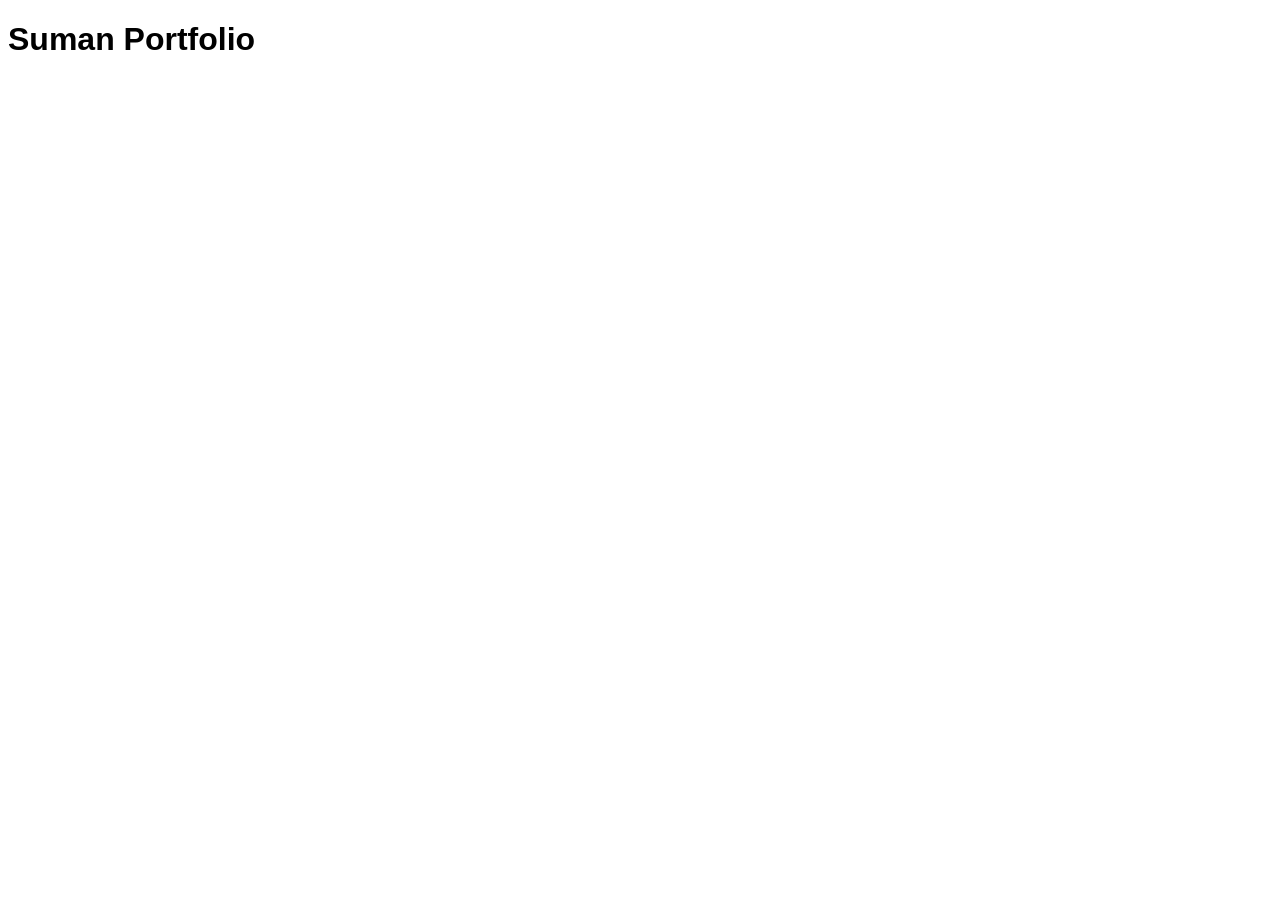
==== index.html @ 7db25075 "Initial portfolio setup" ====
<!DOCTYPE html>
<html>
<head>
    <title>Portfolio</title>
    <link rel="stylesheet" href="style.css">
</head>
<body>

    <h1>Suman Portfolio</h1>

    <script src="script.js"></script>
</body>
</html>
---- style.css ----
body{
    font-family: Arial;
}
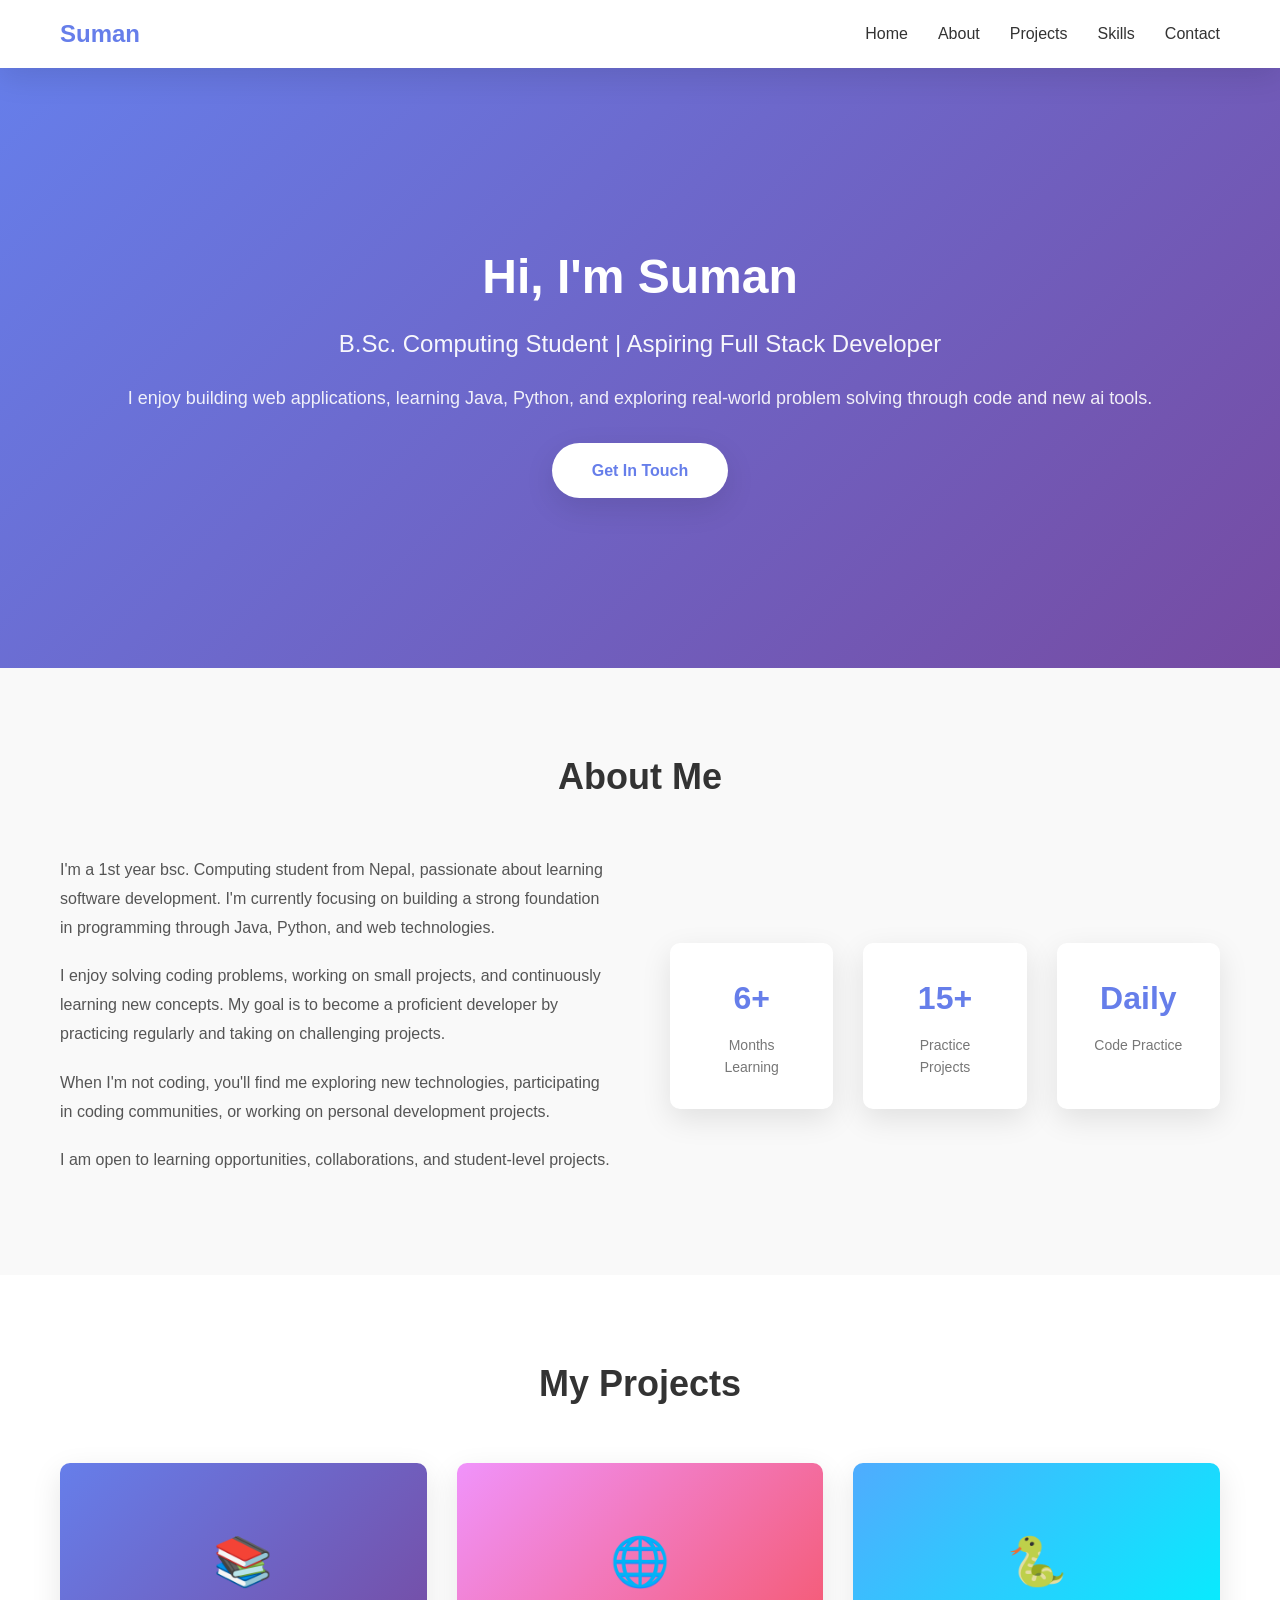
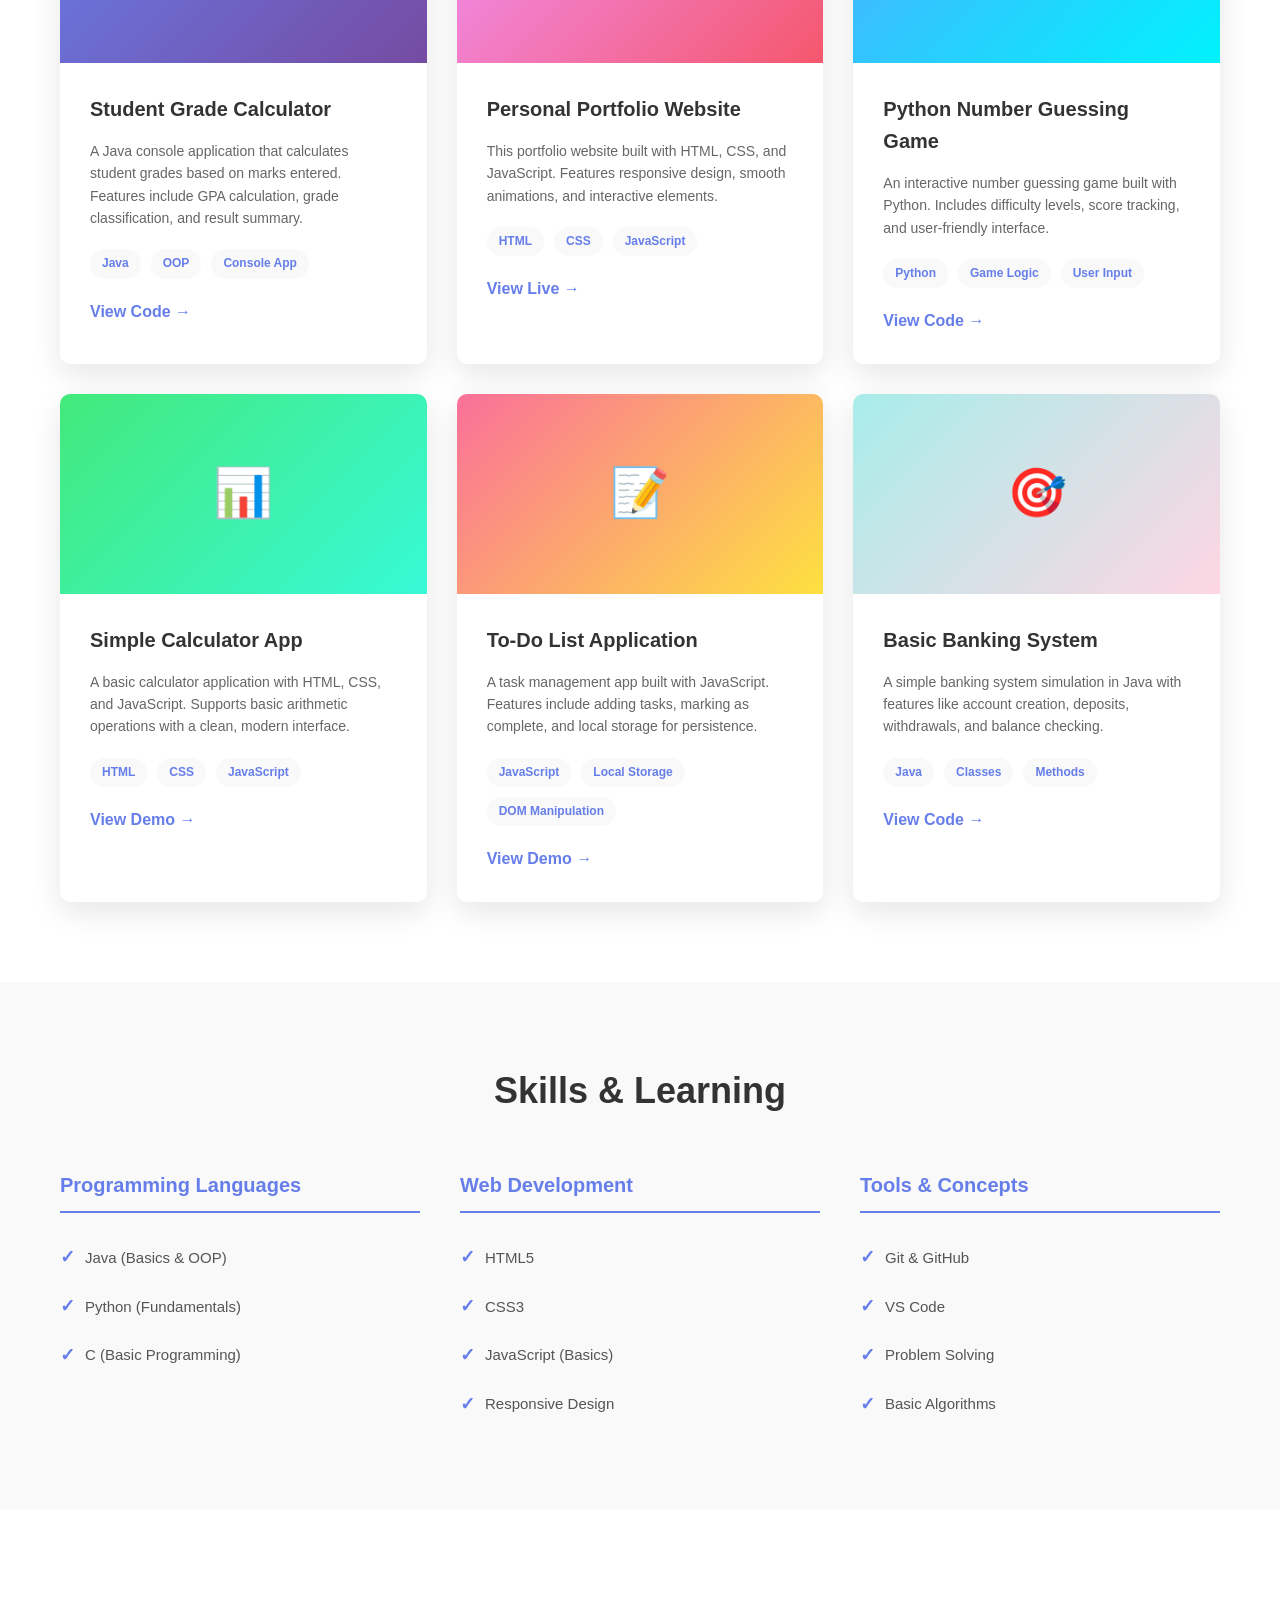
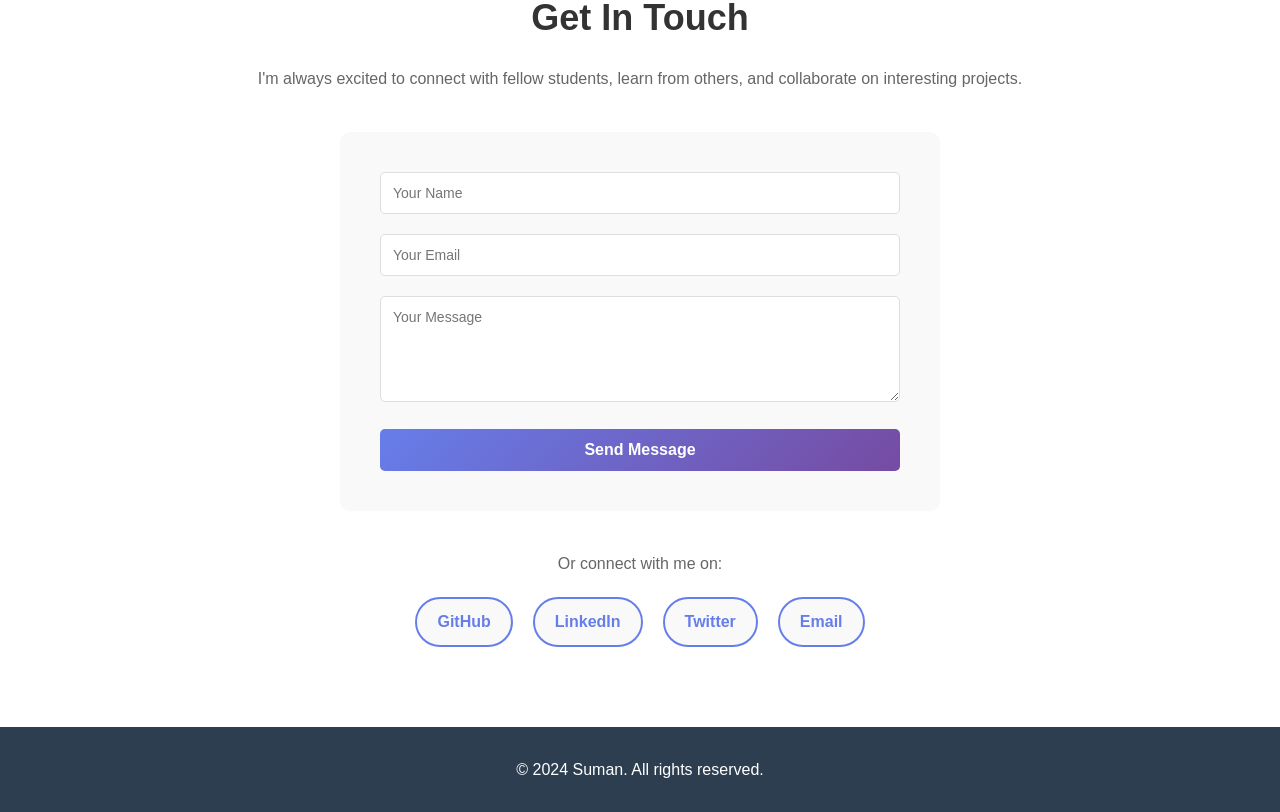
==== commit 0e6618a1: "my portfolio" ====
--- a/index.html
+++ b/index.html
@@ -1,12 +1,252 @@
 <!DOCTYPE html>
-<html>
+<html lang="en">
 <head>
-    <title>Portfolio</title>
+    <meta charset="UTF-8">
+    <meta name="viewport" content="width=device-width, initial-scale=1.0">
+    <meta name="description" content="Suman's Portfolio - 1st Year Computing Student passionate about learning Java, Python, and web development">
+    <title>Suman | Portfolio</title>
     <link rel="stylesheet" href="style.css">
 </head>
 <body>
-
-    <h1>Suman Portfolio</h1>
+    <!-- Navigation Bar -->
+    <nav class="navbar">
+        <div class="container">
+            <div class="logo">Suman</div>
+            <ul class="nav-links">
+                <li><a href="#home">Home</a></li>
+                <li><a href="#about">About</a></li>
+                <li><a href="#projects">Projects</a></li>
+                <li><a href="#skills">Skills</a></li>
+                <li><a href="#contact">Contact</a></li>
+            </ul>
+            <div class="hamburger">
+                <span></span>
+                <span></span>
+                <span></span>
+            </div>
+        </div>
+    </nav>
+
+    <!-- Hero Section -->
+    <section id="home" class="hero">
+        <div class="container">
+            <div class="hero-content">
+                <h1 class="hero-title">Hi, I'm Suman</h1>
+<p class="hero-subtitle">B.Sc. Computing Student | Aspiring Full Stack Developer</p>
+<p class="hero-description">I enjoy building web applications, learning Java, Python, and exploring real-world problem solving through code and new ai tools.</p>
+                <a href="#contact" class="cta-button">Get In Touch</a>
+            </div>
+        </div>
+    </section>
+
+    <!-- About Section -->
+    <section id="about" class="about">
+        <div class="container">
+            <h2>About Me</h2>
+            <div class="about-content">
+                <div class="about-text">
+                   <p>
+                        I'm a 1st year bsc. Computing student from Nepal, passionate about learning software development. I'm currently focusing on building a strong foundation in programming through Java, Python, and web technologies.
+                </p>
+
+                    <p>
+                I enjoy solving coding problems, working on small projects, and continuously learning new concepts. My goal is to become a proficient developer by practicing regularly and taking on challenging projects.
+                </p>
+                    <p>When I'm not coding, you'll find me exploring new technologies, participating in coding communities, or working on personal development projects.</p>
+                    <p>I am open to learning opportunities, collaborations, and student-level projects.</p>
+                </div>
+                <div class="about-stats">
+                    <div class="stat">
+                        <h3>6+</h3>
+                        <p>Months Learning</p>
+                    </div>
+                    <div class="stat">
+                        <h3>15+</h3>
+                        <p>Practice Projects</p>
+                    </div>
+                    <div class="stat">
+                        <h3>Daily</h3>
+                        <p>Code Practice</p>
+                    </div>
+                </div>
+            </div>
+        </div>
+    </section>
+
+    <!-- Projects Section -->
+    <section id="projects" class="projects">
+        <div class="container">
+            <h2>My Projects</h2>
+            <div class="projects-grid">
+                <div class="project-card">
+                    <div class="project-image" style="background: linear-gradient(135deg, #667eea 0%, #764ba2 100%);">
+                        <span class="project-icon">📚</span>
+                    </div>
+                    <div class="project-info">
+                        <h3>Student Grade Calculator</h3>
+                        <p>A Java console application that calculates student grades based on marks entered. Features include GPA calculation, grade classification, and result summary.</p>
+                        <div class="project-tags">
+                            <span class="tag">Java</span>
+                            <span class="tag">OOP</span>
+                            <span class="tag">Console App</span>
+                        </div>
+                        <a href="#" class="project-link">View Code →</a>
+                    </div>
+                </div>
+
+                <div class="project-card">
+                    <div class="project-image" style="background: linear-gradient(135deg, #f093fb 0%, #f5576c 100%);">
+                        <span class="project-icon">🌐</span>
+                    </div>
+                    <div class="project-info">
+                        <h3>Personal Portfolio Website</h3>
+                        <p>This portfolio website built with HTML, CSS, and JavaScript. Features responsive design, smooth animations, and interactive elements.</p>
+                        <div class="project-tags">
+                            <span class="tag">HTML</span>
+                            <span class="tag">CSS</span>
+                            <span class="tag">JavaScript</span>
+                        </div>
+                        <a href="#" class="project-link">View Live →</a>
+                    </div>
+                </div>
+
+                <div class="project-card">
+                    <div class="project-image" style="background: linear-gradient(135deg, #4facfe 0%, #00f2fe 100%);">
+                        <span class="project-icon">🐍</span>
+                    </div>
+                    <div class="project-info">
+                        <h3>Python Number Guessing Game</h3>
+                        <p>An interactive number guessing game built with Python. Includes difficulty levels, score tracking, and user-friendly interface.</p>
+                        <div class="project-tags">
+                            <span class="tag">Python</span>
+                            <span class="tag">Game Logic</span>
+                            <span class="tag">User Input</span>
+                        </div>
+                        <a href="#" class="project-link">View Code →</a>
+                    </div>
+                </div>
+
+                <div class="project-card">
+                    <div class="project-image" style="background: linear-gradient(135deg, #43e97b 0%, #38f9d7 100%);">
+                        <span class="project-icon">📊</span>
+                    </div>
+                    <div class="project-info">
+                        <h3>Simple Calculator App</h3>
+                        <p>A basic calculator application with HTML, CSS, and JavaScript. Supports basic arithmetic operations with a clean, modern interface.</p>
+                        <div class="project-tags">
+                            <span class="tag">HTML</span>
+                            <span class="tag">CSS</span>
+                            <span class="tag">JavaScript</span>
+                        </div>
+                        <a href="#" class="project-link">View Demo →</a>
+                    </div>
+                </div>
+
+                <div class="project-card">
+                    <div class="project-image" style="background: linear-gradient(135deg, #fa709a 0%, #fee140 100%);">
+                        <span class="project-icon">📝</span>
+                    </div>
+                    <div class="project-info">
+                        <h3>To-Do List Application</h3>
+                        <p>A task management app built with JavaScript. Features include adding tasks, marking as complete, and local storage for persistence.</p>
+                        <div class="project-tags">
+                            <span class="tag">JavaScript</span>
+                            <span class="tag">Local Storage</span>
+                            <span class="tag">DOM Manipulation</span>
+                        </div>
+                        <a href="#" class="project-link">View Demo →</a>
+                    </div>
+                </div>
+
+                <div class="project-card">
+                    <div class="project-image" style="background: linear-gradient(135deg, #a8edea 0%, #fed6e3 100%);">
+                        <span class="project-icon">🎯</span>
+                    </div>
+                    <div class="project-info">
+                        <h3>Basic Banking System</h3>
+                        <p>A simple banking system simulation in Java with features like account creation, deposits, withdrawals, and balance checking.</p>
+                        <div class="project-tags">
+                            <span class="tag">Java</span>
+                            <span class="tag">Classes</span>
+                            <span class="tag">Methods</span>
+                        </div>
+                        <a href="#" class="project-link">View Code →</a>
+                    </div>
+                </div>
+            </div>
+        </div>
+    </section>
+
+    <!-- Skills Section -->
+    <section id="skills" class="skills">
+        <div class="container">
+            <h2>Skills & Learning</h2>
+            <div class="skills-grid">
+                <div class="skill-category">
+                    <h3>Programming Languages</h3>
+                    <ul class="skill-list">
+                        <li>Java (Basics & OOP)</li>
+                        <li>Python (Fundamentals)</li>
+                        <li>C (Basic Programming)</li>
+                    </ul>
+                </div>
+                <div class="skill-category">
+                    <h3>Web Development</h3>
+                    <ul class="skill-list">
+                        <li>HTML5</li>
+                        <li>CSS3</li>
+                        <li>JavaScript (Basics)</li>
+                        <li>Responsive Design</li>
+                    </ul>
+                </div>
+                <div class="skill-category">
+                    <h3>Tools & Concepts</h3>
+                    <ul class="skill-list">
+                        <li>Git & GitHub</li>
+                        <li>VS Code</li>
+                        <li>Problem Solving</li>
+                        <li>Basic Algorithms</li>
+                    </ul>
+                </div>
+            </div>
+        </div>
+    </section>
+
+    <!-- Contact Section -->
+    <section id="contact" class="contact">
+        <div class="container">
+            <h2>Get In Touch</h2>
+            <p class="contact-intro">I'm always excited to connect with fellow students, learn from others, and collaborate on interesting projects.</p>
+            <form class="contact-form" id="contactForm">
+                <div class="form-group">
+                    <input type="text" id="name" placeholder="Your Name" required>
+                </div>
+                <div class="form-group">
+                    <input type="email" id="email" placeholder="Your Email" required>
+                </div>
+                <div class="form-group">
+                    <textarea id="message" placeholder="Your Message" rows="5" required></textarea>
+                </div>
+                <button type="submit" class="submit-button">Send Message</button>
+            </form>
+            <div class="social-links">
+                <p>Or connect with me on:</p>
+                <div class="socials">
+                    <a href="#" class="social-icon" title="GitHub">GitHub</a>
+                    <a href="#" class="social-icon" title="LinkedIn">LinkedIn</a>
+                    <a href="#" class="social-icon" title="Twitter">Twitter</a>
+                    <a href="#" class="social-icon" title="Email">Email</a>
+                </div>
+            </div>
+        </div>
+    </section>
+
+    <!-- Footer -->
+    <footer class="footer">
+        <div class="container">
+            <p>&copy; 2024 Suman. All rights reserved.</p>
+        </div>
+    </footer>
 
     <script src="script.js"></script>
 </body>
--- a/style.css
+++ b/style.css
@@ -1,3 +1,489 @@
-body{
-    font-family: Arial;
+* {
+    margin: 0;
+    padding: 0;
+    box-sizing: border-box;
+}
+
+:root {
+    --primary-color: #667eea;
+    --secondary-color: #764ba2;
+    --text-color: #333;
+    --light-bg: #f9f9f9;
+    --white: #ffffff;
+    --shadow: 0 10px 30px rgba(0, 0, 0, 0.1);
+    --transition: all 0.3s ease;
+}
+
+html {
+    scroll-behavior: smooth;
+}
+
+body {
+    font-family: 'Segoe UI', Tahoma, Geneva, Verdana, sans-serif;
+    color: var(--text-color);
+    line-height: 1.6;
+    background-color: var(--white);
+}
+
+.container {
+    max-width: 1200px;
+    margin: 0 auto;
+    padding: 0 20px;
+}
+
+/* Navigation Bar */
+.navbar {
+    background: var(--white);
+    box-shadow: var(--shadow);
+    position: sticky;
+    top: 0;
+    z-index: 1000;
+}
+
+.navbar .container {
+    display: flex;
+    justify-content: space-between;
+    align-items: center;
+    padding: 15px 20px;
+}
+
+.logo {
+    font-size: 24px;
+    font-weight: bold;
+    color: var(--primary-color);
+}
+
+.nav-links {
+    display: flex;
+    list-style: none;
+    gap: 30px;
+}
+
+.nav-links a {
+    text-decoration: none;
+    color: var(--text-color);
+    font-weight: 500;
+    transition: var(--transition);
+}
+
+.nav-links a:hover {
+    color: var(--primary-color);
+}
+
+.hamburger {
+    display: none;
+    flex-direction: column;
+    cursor: pointer;
+}
+
+.hamburger span {
+    width: 25px;
+    height: 3px;
+    background: var(--text-color);
+    margin: 5px 0;
+    border-radius: 3px;
+    transition: var(--transition);
+}
+
+/* Hero Section */
+.hero {
+    background: linear-gradient(135deg, var(--primary-color) 0%, var(--secondary-color) 100%);
+    color: var(--white);
+    padding: 150px 20px;
+    text-align: center;
+    min-height: 600px;
+    display: flex;
+    align-items: center;
+}
+
+.hero-content {
+    animation: fadeInUp 1s ease;
+}
+
+.hero-title {
+    font-size: 48px;
+    margin-bottom: 10px;
+    font-weight: 700;
+}
+
+.hero-subtitle {
+    font-size: 24px;
+    margin-bottom: 20px;
+    opacity: 0.95;
+}
+
+.hero-description {
+    font-size: 18px;
+    margin-bottom: 30px;
+    opacity: 0.9;
+}
+
+.cta-button {
+    display: inline-block;
+    padding: 15px 40px;
+    background: var(--white);
+    color: var(--primary-color);
+    text-decoration: none;
+    border-radius: 50px;
+    font-weight: 600;
+    transition: var(--transition);
+    box-shadow: var(--shadow);
+}
+
+.cta-button:hover {
+    transform: translateY(-3px);
+    box-shadow: 0 15px 40px rgba(0, 0, 0, 0.2);
+}
+
+/* About Section */
+.about {
+    padding: 80px 20px;
+    background: var(--light-bg);
+}
+
+.about h2 {
+    font-size: 36px;
+    text-align: center;
+    margin-bottom: 50px;
+    color: var(--text-color);
+}
+
+.about-content {
+    display: grid;
+    grid-template-columns: 1fr 1fr;
+    gap: 60px;
+    align-items: center;
+}
+
+.about-text p {
+    font-size: 16px;
+    margin-bottom: 20px;
+    line-height: 1.8;
+    color: #555;
+}
+
+.about-stats {
+    display: grid;
+    grid-template-columns: repeat(3, 1fr);
+    gap: 30px;
+}
+
+.stat {
+    text-align: center;
+    padding: 30px;
+    background: var(--white);
+    border-radius: 10px;
+    box-shadow: var(--shadow);
+}
+
+.stat h3 {
+    font-size: 32px;
+    color: var(--primary-color);
+    margin-bottom: 10px;
+}
+
+.stat p {
+    font-size: 14px;
+    color: #777;
+}
+
+/* Projects Section */
+.projects {
+    padding: 80px 20px;
+}
+
+.projects h2 {
+    font-size: 36px;
+    text-align: center;
+    margin-bottom: 50px;
+    color: var(--text-color);
+}
+
+.projects-grid {
+    display: grid;
+    grid-template-columns: repeat(auto-fit, minmax(320px, 1fr));
+    gap: 30px;
+}
+
+.project-card {
+    background: var(--white);
+    border-radius: 10px;
+    overflow: hidden;
+    box-shadow: var(--shadow);
+    transition: var(--transition);
+}
+
+.project-card:hover {
+    transform: translateY(-10px);
+    box-shadow: 0 20px 50px rgba(0, 0, 0, 0.15);
+}
+
+.project-image {
+    height: 200px;
+    display: flex;
+    align-items: center;
+    justify-content: center;
+}
+
+.project-icon {
+    font-size: 48px;
+}
+
+.project-info {
+    padding: 30px;
+}
+
+.project-info h3 {
+    font-size: 20px;
+    margin-bottom: 15px;
+    color: var(--text-color);
+}
+
+.project-info p {
+    color: #666;
+    font-size: 14px;
+    margin-bottom: 20px;
+    line-height: 1.6;
+}
+
+.project-tags {
+    display: flex;
+    flex-wrap: wrap;
+    gap: 10px;
+    margin-bottom: 20px;
+}
+
+.tag {
+    display: inline-block;
+    padding: 5px 12px;
+    background: var(--light-bg);
+    color: var(--primary-color);
+    border-radius: 20px;
+    font-size: 12px;
+    font-weight: 600;
+}
+
+.project-link {
+    color: var(--primary-color);
+    text-decoration: none;
+    font-weight: 600;
+    transition: var(--transition);
+}
+
+.project-link:hover {
+    color: var(--secondary-color);
+}
+
+/* Skills Section */
+.skills {
+    padding: 80px 20px;
+    background: var(--light-bg);
+}
+
+.skills h2 {
+    font-size: 36px;
+    text-align: center;
+    margin-bottom: 50px;
+    color: var(--text-color);
+}
+
+.skills-grid {
+    display: grid;
+    grid-template-columns: repeat(auto-fit, minmax(250px, 1fr));
+    gap: 40px;
+}
+
+.skill-category h3 {
+    font-size: 20px;
+    color: var(--primary-color);
+    margin-bottom: 20px;
+    padding-bottom: 10px;
+    border-bottom: 2px solid var(--primary-color);
+}
+
+.skill-list {
+    list-style: none;
+}
+
+.skill-list li {
+    padding: 10px 0;
+    color: #555;
+    font-size: 15px;
+    display: flex;
+    align-items: center;
+}
+
+.skill-list li:before {
+    content: "✓";
+    color: var(--primary-color);
+    font-weight: bold;
+    margin-right: 10px;
+    font-size: 18px;
+}
+
+/* Contact Section */
+.contact {
+    padding: 80px 20px;
+}
+
+.contact h2 {
+    font-size: 36px;
+    text-align: center;
+    margin-bottom: 20px;
+    color: var(--text-color);
+}
+
+.contact-intro {
+    text-align: center;
+    color: #666;
+    font-size: 16px;
+    margin-bottom: 40px;
+}
+
+.contact-form {
+    max-width: 600px;
+    margin: 0 auto 40px;
+    background: var(--light-bg);
+    padding: 40px;
+    border-radius: 10px;
+}
+
+.form-group {
+    margin-bottom: 20px;
+}
+
+.contact-form input,
+.contact-form textarea {
+    width: 100%;
+    padding: 12px;
+    border: 1px solid #ddd;
+    border-radius: 5px;
+    font-family: inherit;
+    font-size: 14px;
+    transition: var(--transition);
+}
+
+.contact-form input:focus,
+.contact-form textarea:focus {
+    outline: none;
+    border-color: var(--primary-color);
+    box-shadow: 0 0 0 3px rgba(102, 126, 234, 0.1);
+}
+
+.submit-button {
+    width: 100%;
+    padding: 12px;
+    background: linear-gradient(135deg, var(--primary-color) 0%, var(--secondary-color) 100%);
+    color: var(--white);
+    border: none;
+    border-radius: 5px;
+    font-size: 16px;
+    font-weight: 600;
+    cursor: pointer;
+    transition: var(--transition);
+}
+
+.submit-button:hover {
+    transform: translateY(-2px);
+    box-shadow: var(--shadow);
+}
+
+.social-links {
+    text-align: center;
+}
+
+.social-links p {
+    margin-bottom: 20px;
+    color: #666;
+}
+
+.socials {
+    display: flex;
+    justify-content: center;
+    gap: 20px;
+    flex-wrap: wrap;
+}
+
+.social-icon {
+    display: inline-block;
+    padding: 10px 20px;
+    background: var(--light-bg);
+    color: var(--primary-color);
+    text-decoration: none;
+    border-radius: 50px;
+    font-weight: 600;
+    transition: var(--transition);
+    border: 2px solid var(--primary-color);
+}
+
+.social-icon:hover {
+    background: var(--primary-color);
+    color: var(--white);
+}
+
+/* Footer */
+.footer {
+    background: #2c3e50;
+    color: var(--white);
+    text-align: center;
+    padding: 30px 20px;
+}
+
+/* Animations */
+@keyframes fadeInUp {
+    from {
+        opacity: 0;
+        transform: translateY(30px);
+    }
+    to {
+        opacity: 1;
+        transform: translateY(0);
+    }
+}
+
+/* Responsive Design */
+@media (max-width: 768px) {
+    .hamburger {
+        display: flex;
+    }
+
+    .nav-links {
+        display: none;
+        position: absolute;
+        top: 60px;
+        left: 0;
+        width: 100%;
+        flex-direction: column;
+        background: var(--white);
+        gap: 0;
+        padding: 20px;
+    }
+
+    .nav-links.active {
+        display: flex;
+    }
+
+    .hero-title {
+        font-size: 32px;
+    }
+
+    .hero-subtitle {
+        font-size: 18px;
+    }
+
+    .about-content {
+        grid-template-columns: 1fr;
+    }
+
+    .about-stats {
+        grid-template-columns: 1fr;
+    }
+
+    .projects-grid {
+        grid-template-columns: 1fr;
+    }
+
+    .skills-grid {
+        grid-template-columns: 1fr;
+    }
 }
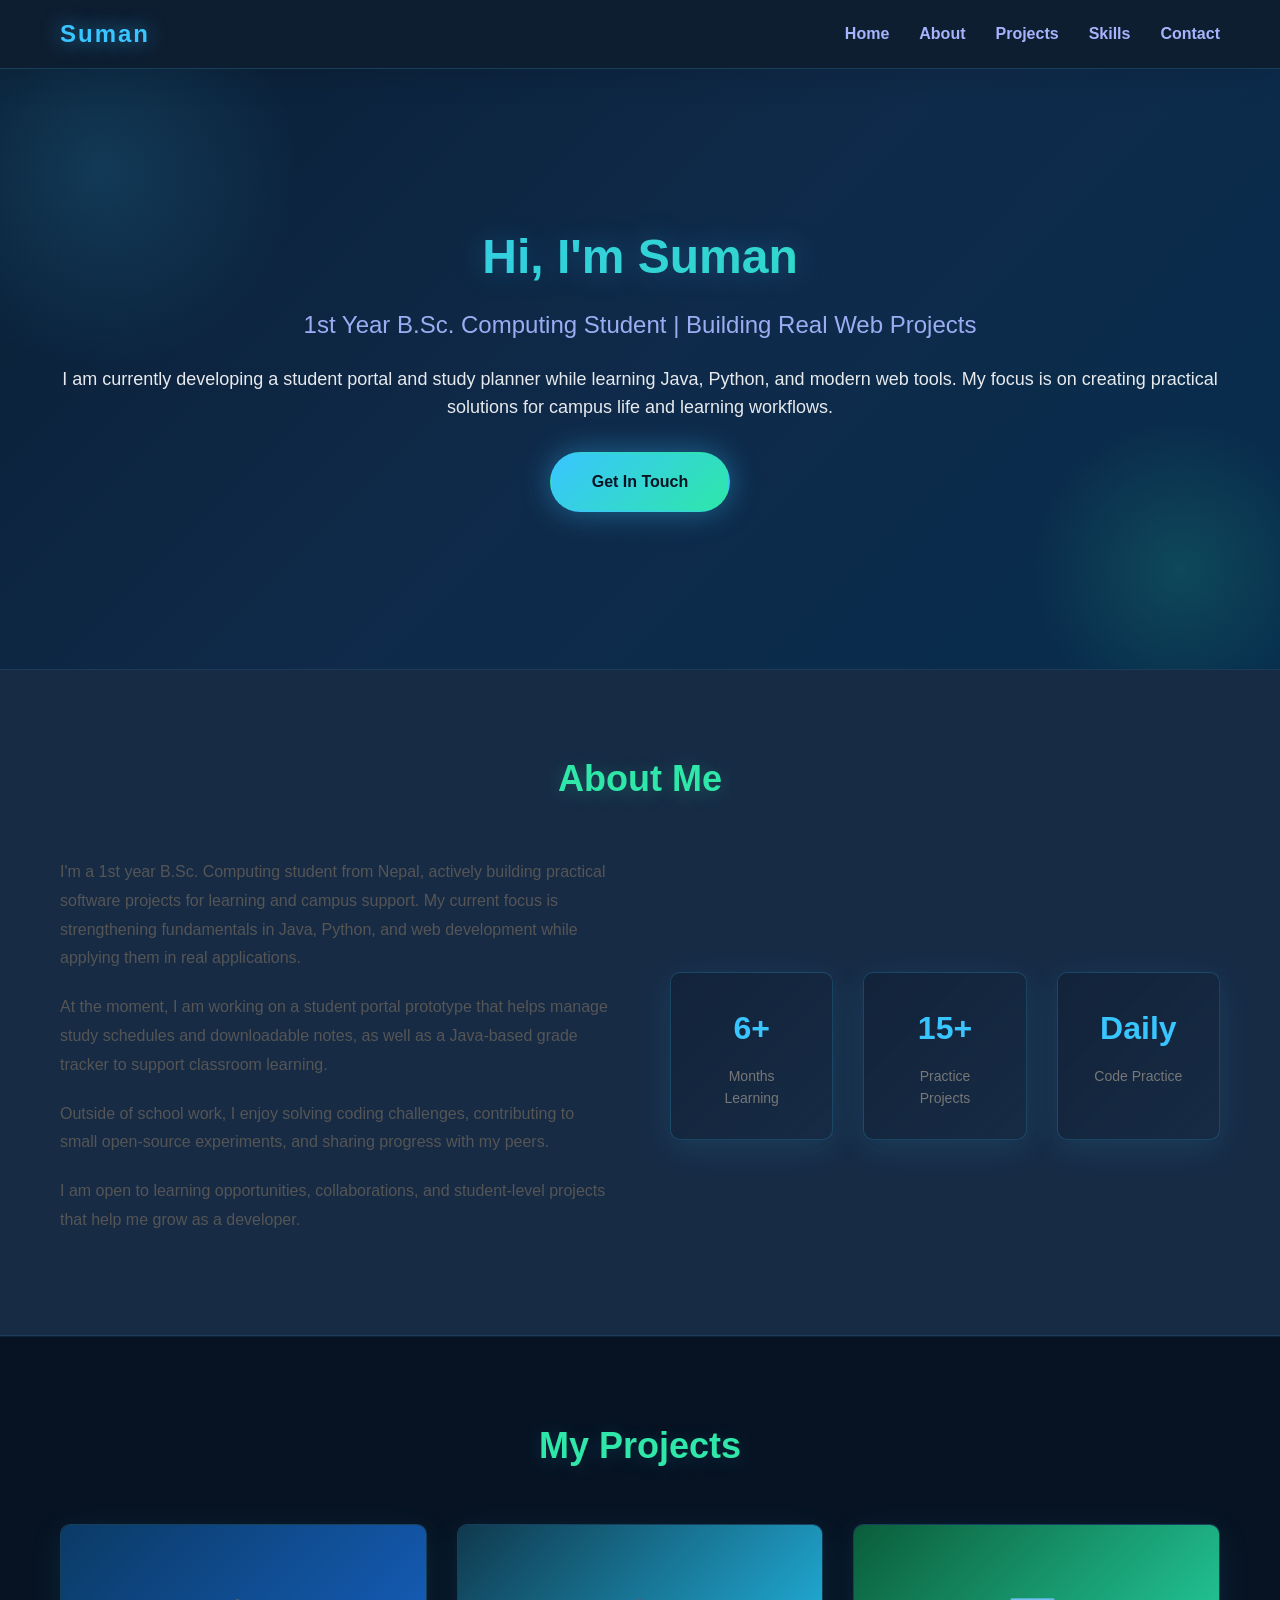
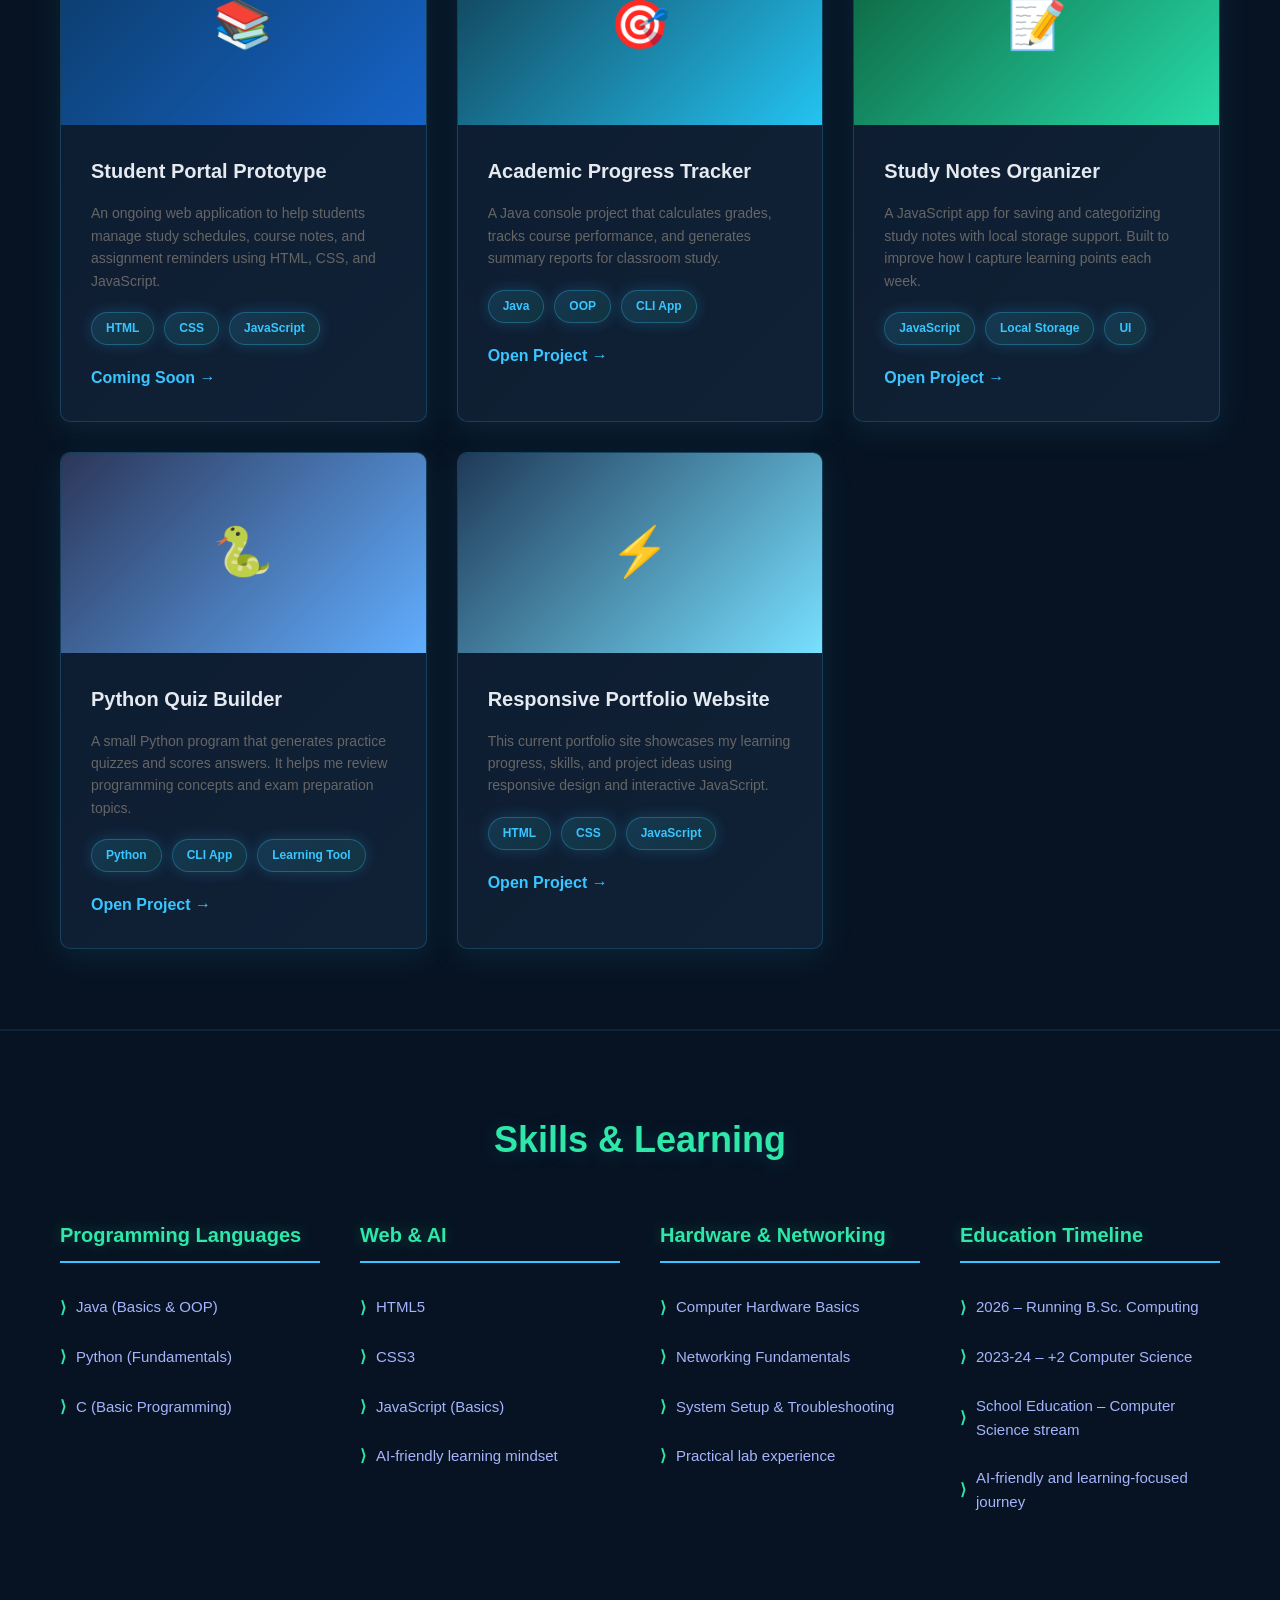
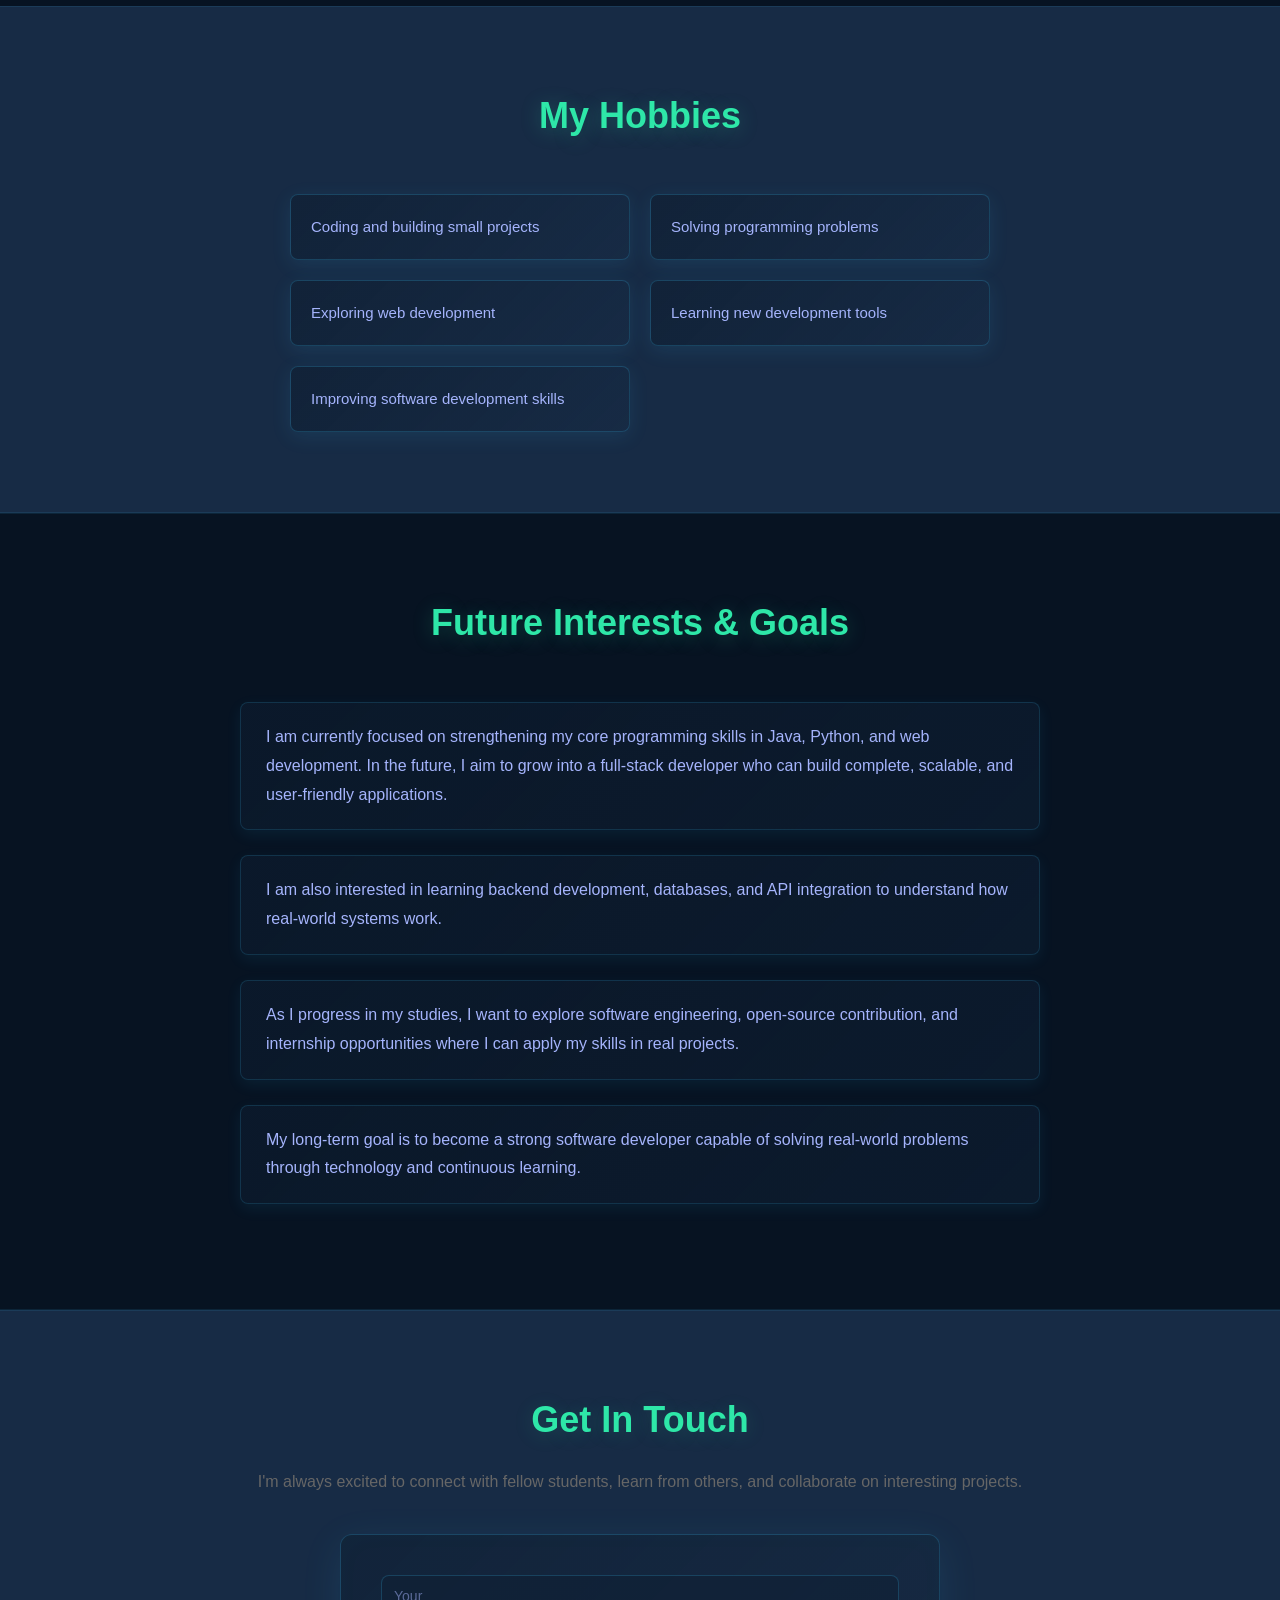
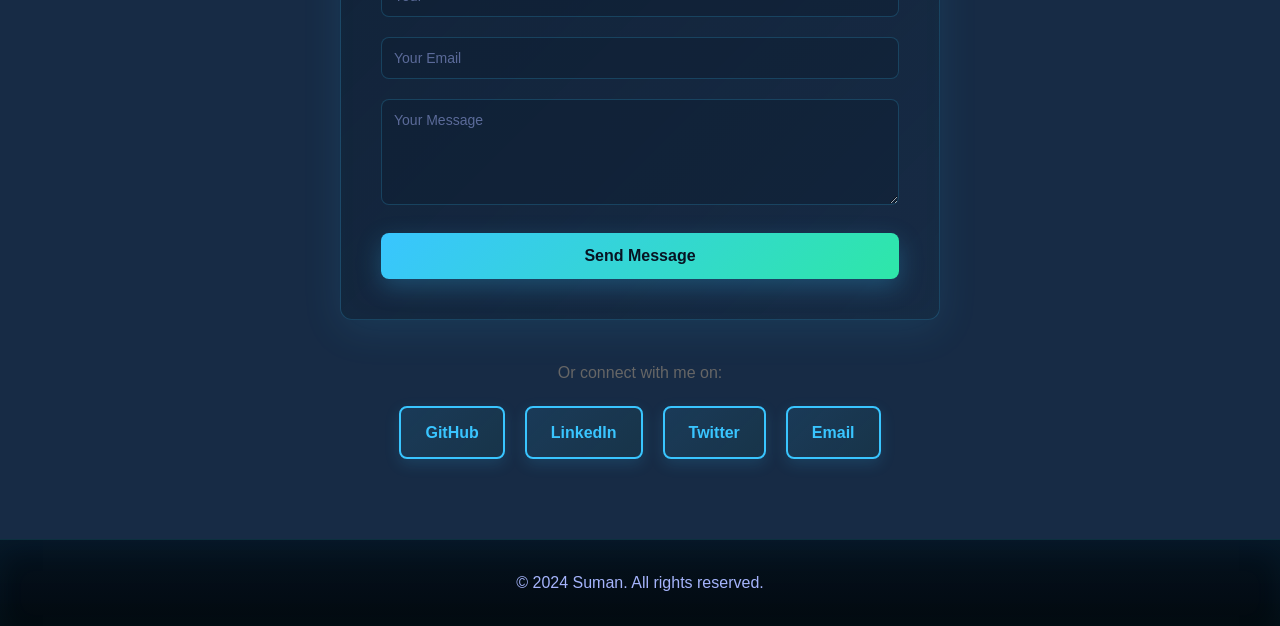
==== commit 8b2b44bd: "my portfolio 2nd edit" ====
--- a/index.html
+++ b/index.html
@@ -1,6 +1,8 @@
 <!DOCTYPE html>
 <html lang="en">
 <head>
+    <meta name="keywords" content="Suman, student developer, Nepal, web developer, Java, Python, portfolio">
+    <meta name="author" content="Suman Kapri">
     <meta charset="UTF-8">
     <meta name="viewport" content="width=device-width, initial-scale=1.0">
     <meta name="description" content="Suman's Portfolio - 1st Year Computing Student passionate about learning Java, Python, and web development">
@@ -32,8 +34,8 @@
         <div class="container">
             <div class="hero-content">
                 <h1 class="hero-title">Hi, I'm Suman</h1>
-<p class="hero-subtitle">B.Sc. Computing Student | Aspiring Full Stack Developer</p>
-<p class="hero-description">I enjoy building web applications, learning Java, Python, and exploring real-world problem solving through code and new ai tools.</p>
+                <p class="hero-subtitle">1st Year B.Sc. Computing Student | Building Real Web Projects</p>
+                <p class="hero-description">I am currently developing a student portal and study planner while learning Java, Python, and modern web tools. My focus is on creating practical solutions for campus life and learning workflows.</p>
                 <a href="#contact" class="cta-button">Get In Touch</a>
             </div>
         </div>
@@ -45,15 +47,10 @@
             <h2>About Me</h2>
             <div class="about-content">
                 <div class="about-text">
-                   <p>
-                        I'm a 1st year bsc. Computing student from Nepal, passionate about learning software development. I'm currently focusing on building a strong foundation in programming through Java, Python, and web technologies.
-                </p>
-
-                    <p>
-                I enjoy solving coding problems, working on small projects, and continuously learning new concepts. My goal is to become a proficient developer by practicing regularly and taking on challenging projects.
-                </p>
-                    <p>When I'm not coding, you'll find me exploring new technologies, participating in coding communities, or working on personal development projects.</p>
-                    <p>I am open to learning opportunities, collaborations, and student-level projects.</p>
+                    <p>I'm a 1st year B.Sc. Computing student from Nepal, actively building practical software projects for learning and campus support. My current focus is strengthening fundamentals in Java, Python, and web development while applying them in real applications.</p>
+                    <p>At the moment, I am working on a student portal prototype that helps manage study schedules and downloadable notes, as well as a Java-based grade tracker to support classroom learning.</p>
+                    <p>Outside of school work, I enjoy solving coding challenges, contributing to small open-source experiments, and sharing progress with my peers.</p>
+                    <p>I am open to learning opportunities, collaborations, and student-level projects that help me grow as a developer.</p>
                 </div>
                 <div class="about-stats">
                     <div class="stat">
@@ -79,98 +76,82 @@
             <h2>My Projects</h2>
             <div class="projects-grid">
                 <div class="project-card">
-                    <div class="project-image" style="background: linear-gradient(135deg, #667eea 0%, #764ba2 100%);">
+                    <div class="project-image" style="background: linear-gradient(135deg, #0b3a65 0%, #1663c7 100%);">
                         <span class="project-icon">📚</span>
                     </div>
                     <div class="project-info">
-                        <h3>Student Grade Calculator</h3>
-                        <p>A Java console application that calculates student grades based on marks entered. Features include GPA calculation, grade classification, and result summary.</p>
-                        <div class="project-tags">
-                            <span class="tag">Java</span>
-                            <span class="tag">OOP</span>
-                            <span class="tag">Console App</span>
-                        </div>
-                        <a href="#" class="project-link">View Code →</a>
-                    </div>
-                </div>
-
-                <div class="project-card">
-                    <div class="project-image" style="background: linear-gradient(135deg, #f093fb 0%, #f5576c 100%);">
-                        <span class="project-icon">🌐</span>
-                    </div>
-                    <div class="project-info">
-                        <h3>Personal Portfolio Website</h3>
-                        <p>This portfolio website built with HTML, CSS, and JavaScript. Features responsive design, smooth animations, and interactive elements.</p>
+                        <h3>Student Portal Prototype</h3>
+                        <p>An ongoing web application to help students manage study schedules, course notes, and assignment reminders using HTML, CSS, and JavaScript.</p>
                         <div class="project-tags">
                             <span class="tag">HTML</span>
                             <span class="tag">CSS</span>
                             <span class="tag">JavaScript</span>
                         </div>
-                        <a href="#" class="project-link">View Live →</a>
-                    </div>
-                </div>
-
-                <div class="project-card">
-                    <div class="project-image" style="background: linear-gradient(135deg, #4facfe 0%, #00f2fe 100%);">
+                        <a href="#" class="project-link">Coming Soon →</a>
+                    </div>
+                </div>
+
+                <div class="project-card">
+                    <div class="project-image" style="background: linear-gradient(135deg, #10394e 0%, #24c3f1 100%);">
+                        <span class="project-icon">🎯</span>
+                    </div>
+                    <div class="project-info">
+                        <h3>Academic Progress Tracker</h3>
+                        <p>A Java console project that calculates grades, tracks course performance, and generates summary reports for classroom study.</p>
+                        <div class="project-tags">
+                            <span class="tag">Java</span>
+                            <span class="tag">OOP</span>
+                            <span class="tag">CLI App</span>
+                        </div>
+                        <a href="academic-tracker.html" class="project-link">Open Project →</a>
+                    </div>
+                </div>
+
+                <div class="project-card">
+                    <div class="project-image" style="background: linear-gradient(135deg, #0b5d3b 0%, #27dba8 100%);">
+                        <span class="project-icon">📝</span>
+                    </div>
+                    <div class="project-info">
+                        <h3>Study Notes Organizer</h3>
+                        <p>A JavaScript app for saving and categorizing study notes with local storage support. Built to improve how I capture learning points each week.</p>
+                        <div class="project-tags">
+                            <span class="tag">JavaScript</span>
+                            <span class="tag">Local Storage</span>
+                            <span class="tag">UI</span>
+                        </div>
+                        <a href="notes-organizer.html" class="project-link">Open Project →</a>
+                    </div>
+                </div>
+
+                <div class="project-card">
+                    <div class="project-image" style="background: linear-gradient(135deg, #2c3659 0%, #61aeff 100%);">
                         <span class="project-icon">🐍</span>
                     </div>
                     <div class="project-info">
-                        <h3>Python Number Guessing Game</h3>
-                        <p>An interactive number guessing game built with Python. Includes difficulty levels, score tracking, and user-friendly interface.</p>
+                        <h3>Python Quiz Builder</h3>
+                        <p>A small Python program that generates practice quizzes and scores answers. It helps me review programming concepts and exam preparation topics.</p>
                         <div class="project-tags">
                             <span class="tag">Python</span>
-                            <span class="tag">Game Logic</span>
-                            <span class="tag">User Input</span>
-                        </div>
-                        <a href="#" class="project-link">View Code →</a>
-                    </div>
-                </div>
-
-                <div class="project-card">
-                    <div class="project-image" style="background: linear-gradient(135deg, #43e97b 0%, #38f9d7 100%);">
-                        <span class="project-icon">📊</span>
-                    </div>
-                    <div class="project-info">
-                        <h3>Simple Calculator App</h3>
-                        <p>A basic calculator application with HTML, CSS, and JavaScript. Supports basic arithmetic operations with a clean, modern interface.</p>
+                            <span class="tag">CLI App</span>
+                            <span class="tag">Learning Tool</span>
+                        </div>
+                        <a href="python-quiz-builder.html" class="project-link">Open Project →</a>
+                    </div>
+                </div>
+
+                <div class="project-card">
+                    <div class="project-image" style="background: linear-gradient(135deg, #1f3958 0%, #78e0ff 100%);">
+                        <span class="project-icon">⚡</span>
+                    </div>
+                    <div class="project-info">
+                        <h3>Responsive Portfolio Website</h3>
+                        <p>This current portfolio site showcases my learning progress, skills, and project ideas using responsive design and interactive JavaScript.</p>
                         <div class="project-tags">
                             <span class="tag">HTML</span>
                             <span class="tag">CSS</span>
                             <span class="tag">JavaScript</span>
                         </div>
-                        <a href="#" class="project-link">View Demo →</a>
-                    </div>
-                </div>
-
-                <div class="project-card">
-                    <div class="project-image" style="background: linear-gradient(135deg, #fa709a 0%, #fee140 100%);">
-                        <span class="project-icon">📝</span>
-                    </div>
-                    <div class="project-info">
-                        <h3>To-Do List Application</h3>
-                        <p>A task management app built with JavaScript. Features include adding tasks, marking as complete, and local storage for persistence.</p>
-                        <div class="project-tags">
-                            <span class="tag">JavaScript</span>
-                            <span class="tag">Local Storage</span>
-                            <span class="tag">DOM Manipulation</span>
-                        </div>
-                        <a href="#" class="project-link">View Demo →</a>
-                    </div>
-                </div>
-
-                <div class="project-card">
-                    <div class="project-image" style="background: linear-gradient(135deg, #a8edea 0%, #fed6e3 100%);">
-                        <span class="project-icon">🎯</span>
-                    </div>
-                    <div class="project-info">
-                        <h3>Basic Banking System</h3>
-                        <p>A simple banking system simulation in Java with features like account creation, deposits, withdrawals, and balance checking.</p>
-                        <div class="project-tags">
-                            <span class="tag">Java</span>
-                            <span class="tag">Classes</span>
-                            <span class="tag">Methods</span>
-                        </div>
-                        <a href="#" class="project-link">View Code →</a>
+                        <a href="portfolio-website.html" class="project-link">Open Project →</a>
                     </div>
                 </div>
             </div>
@@ -191,23 +172,61 @@
                     </ul>
                 </div>
                 <div class="skill-category">
-                    <h3>Web Development</h3>
+                    <h3>Web & AI</h3>
                     <ul class="skill-list">
                         <li>HTML5</li>
                         <li>CSS3</li>
                         <li>JavaScript (Basics)</li>
-                        <li>Responsive Design</li>
-                    </ul>
-                </div>
-                <div class="skill-category">
-                    <h3>Tools & Concepts</h3>
-                    <ul class="skill-list">
-                        <li>Git & GitHub</li>
-                        <li>VS Code</li>
-                        <li>Problem Solving</li>
-                        <li>Basic Algorithms</li>
-                    </ul>
-                </div>
+                        <li>AI-friendly learning mindset</li>
+                    </ul>
+                </div>
+                <div class="skill-category">
+                    <h3>Hardware & Networking</h3>
+                    <ul class="skill-list">
+                        <li>Computer Hardware Basics</li>
+                        <li>Networking Fundamentals</li>
+                        <li>System Setup & Troubleshooting</li>
+                        <li>Practical lab experience</li>
+                    </ul>
+                </div>
+                <div class="skill-category">
+                    <h3>Education Timeline</h3>
+                    <ul class="skill-list">
+                        <li>2026 – Running B.Sc. Computing</li>
+                        <li>2023-24 – +2 Computer Science</li>
+                        <li>School Education – Computer Science stream</li>
+                        <li>AI-friendly and learning-focused journey</li>
+                    </ul>
+                </div>
+            </div>
+        </div>
+    </section>
+
+    <!-- Hobbies Section -->
+    <section id="hobbies" class="hobbies">
+        <div class="container">
+            <h2>My Hobbies</h2>
+            <div class="hobbies-content">
+                <ul class="hobbies-list">
+                    <li>Coding and building small projects</li>
+                    <li>Solving programming problems</li>
+                    <li>Exploring web development</li>
+                    <li>Learning new development tools</li>
+                    <li>Improving software development skills</li>
+                </ul>
+            </div>
+        </div>
+    </section>
+
+    <!-- Future Interests Section -->
+    <section id="interests" class="interests">
+        <div class="container">
+            <h2>Future Interests & Goals</h2>
+            <div class="interests-content">
+                <p>I am currently focused on strengthening my core programming skills in Java, Python, and web development. In the future, I aim to grow into a full-stack developer who can build complete, scalable, and user-friendly applications.</p>
+                <p>I am also interested in learning backend development, databases, and API integration to understand how real-world systems work.</p>
+                <p>As I progress in my studies, I want to explore software engineering, open-source contribution, and internship opportunities where I can apply my skills in real projects.</p>
+                <p>My long-term goal is to become a strong software developer capable of solving real-world problems through technology and continuous learning.</p>
             </div>
         </div>
     </section>
@@ -219,7 +238,7 @@
             <p class="contact-intro">I'm always excited to connect with fellow students, learn from others, and collaborate on interesting projects.</p>
             <form class="contact-form" id="contactForm">
                 <div class="form-group">
-                    <input type="text" id="name" placeholder="Your Name" required>
+                    <input type="text" id="name" placeholder="Your" required aria-label="Name">
                 </div>
                 <div class="form-group">
                     <input type="email" id="email" placeholder="Your Email" required>
--- a/style.css
+++ b/style.css
@@ -5,12 +5,15 @@
 }
 
 :root {
-    --primary-color: #667eea;
-    --secondary-color: #764ba2;
-    --text-color: #333;
-    --light-bg: #f9f9f9;
+    --primary-color: #39c5ff;
+    --secondary-color: #2ee7a8;
+    --text-color: #e5e9f0;
+    --light-text: #a5b4fc;
+    --dark-bg: #071322;
+    --surface: #0f1f33;
+    --surface-soft: #172b45;
     --white: #ffffff;
-    --shadow: 0 10px 30px rgba(0, 0, 0, 0.1);
+    --shadow: 0 20px 50px rgba(0, 0, 0, 0.25);
     --transition: all 0.3s ease;
 }
 
@@ -22,7 +25,7 @@
     font-family: 'Segoe UI', Tahoma, Geneva, Verdana, sans-serif;
     color: var(--text-color);
     line-height: 1.6;
-    background-color: var(--white);
+    background-color: var(--dark-bg);
 }
 
 .container {
@@ -33,11 +36,13 @@
 
 /* Navigation Bar */
 .navbar {
-    background: var(--white);
-    box-shadow: var(--shadow);
+    background: rgba(15, 31, 51, 0.95);
+    backdrop-filter: blur(10px);
+    box-shadow: 0 8px 32px rgba(57, 197, 255, 0.15);
     position: sticky;
     top: 0;
     z-index: 1000;
+    border-bottom: 1px solid rgba(57, 197, 255, 0.2);
 }
 
 .navbar .container {
@@ -51,6 +56,8 @@
     font-size: 24px;
     font-weight: bold;
     color: var(--primary-color);
+    text-shadow: 0 0 20px rgba(57, 197, 255, 0.6);
+    letter-spacing: 2px;
 }
 
 .nav-links {
@@ -61,13 +68,31 @@
 
 .nav-links a {
     text-decoration: none;
-    color: var(--text-color);
-    font-weight: 500;
-    transition: var(--transition);
+    color: var(--light-text);
+    font-weight: 600;
+    transition: var(--transition);
+    position: relative;
+    padding: 8px 0;
+}
+
+.nav-links a::after {
+    content: '';
+    position: absolute;
+    width: 0;
+    height: 2px;
+    bottom: 0;
+    left: 0;
+    background: linear-gradient(90deg, var(--primary-color), var(--secondary-color));
+    transition: width 0.4s ease;
+}
+
+.nav-links a:hover::after {
+    width: 100%;
 }
 
 .nav-links a:hover {
     color: var(--primary-color);
+    text-shadow: 0 0 10px rgba(57, 197, 255, 0.5);
 }
 
 .hamburger {
@@ -87,29 +112,63 @@
 
 /* Hero Section */
 .hero {
-    background: linear-gradient(135deg, var(--primary-color) 0%, var(--secondary-color) 100%);
+    background: linear-gradient(135deg, #0a1f35 0%, #0f2a4a 50%, #072d4d 100%);
     color: var(--white);
     padding: 150px 20px;
     text-align: center;
     min-height: 600px;
     display: flex;
     align-items: center;
+    position: relative;
+    overflow: hidden;
+}
+
+.hero::before {
+    content: '';
+    position: absolute;
+    width: 400px;
+    height: 400px;
+    background: radial-gradient(circle, rgba(57, 197, 255, 0.15) 0%, transparent 70%);
+    border-radius: 50%;
+    top: -100px;
+    left: -100px;
+    animation: float 6s ease-in-out infinite;
+}
+
+.hero::after {
+    content: '';
+    position: absolute;
+    width: 300px;
+    height: 300px;
+    background: radial-gradient(circle, rgba(46, 231, 168, 0.15) 0%, transparent 70%);
+    border-radius: 50%;
+    bottom: -50px;
+    right: -50px;
+    animation: float 8s ease-in-out infinite reverse;
 }
 
 .hero-content {
     animation: fadeInUp 1s ease;
+    position: relative;
+    z-index: 1;
 }
 
 .hero-title {
     font-size: 48px;
     margin-bottom: 10px;
     font-weight: 700;
+    background: linear-gradient(135deg, #39c5ff 0%, #2ee7a8 100%);
+    -webkit-background-clip: text;
+    -webkit-text-fill-color: transparent;
+    background-clip: text;
+    text-shadow: 0 0 30px rgba(57, 197, 255, 0.3);
 }
 
 .hero-subtitle {
     font-size: 24px;
     margin-bottom: 20px;
     opacity: 0.95;
+    color: var(--light-text);
 }
 
 .hero-description {
@@ -121,31 +180,52 @@
 .cta-button {
     display: inline-block;
     padding: 15px 40px;
-    background: var(--white);
-    color: var(--primary-color);
+    background: linear-gradient(135deg, var(--primary-color) 0%, var(--secondary-color) 100%);
+    color: var(--dark-bg);
     text-decoration: none;
     border-radius: 50px;
-    font-weight: 600;
-    transition: var(--transition);
-    box-shadow: var(--shadow);
+    font-weight: 700;
+    transition: var(--transition);
+    box-shadow: 0 0 30px rgba(57, 197, 255, 0.4);
+    border: 2px solid transparent;
+    position: relative;
+    overflow: hidden;
+}
+
+.cta-button::before {
+    content: '';
+    position: absolute;
+    top: 0;
+    left: -100%;
+    width: 100%;
+    height: 100%;
+    background: linear-gradient(90deg, transparent, rgba(255,255,255,0.2), transparent);
+    transition: left 0.5s;
 }
 
 .cta-button:hover {
-    transform: translateY(-3px);
-    box-shadow: 0 15px 40px rgba(0, 0, 0, 0.2);
+    transform: translateY(-5px);
+    box-shadow: 0 10px 40px rgba(57, 197, 255, 0.6), 0 0 20px rgba(46, 231, 168, 0.3);
+}
+
+.cta-button:hover::before {
+    left: 100%;
 }
 
 /* About Section */
 .about {
     padding: 80px 20px;
-    background: var(--light-bg);
+    background: var(--surface-soft);
+    border-top: 1px solid rgba(57, 197, 255, 0.1);
+    border-bottom: 1px solid rgba(57, 197, 255, 0.1);
 }
 
 .about h2 {
     font-size: 36px;
     text-align: center;
     margin-bottom: 50px;
-    color: var(--text-color);
+    color: var(--secondary-color);
+    text-shadow: 0 3px 20px rgba(46, 231, 168, 0.25);
 }
 
 .about-content {
@@ -171,9 +251,35 @@
 .stat {
     text-align: center;
     padding: 30px;
-    background: var(--white);
+    background: linear-gradient(135deg, rgba(15, 31, 51, 0.6) 0%, rgba(23, 43, 69, 0.4) 100%);
     border-radius: 10px;
-    box-shadow: var(--shadow);
+    box-shadow: 0 8px 32px rgba(57, 197, 255, 0.12);
+    border: 1px solid rgba(57, 197, 255, 0.2);
+    transition: var(--transition);
+    position: relative;
+    overflow: hidden;
+}
+
+.stat::before {
+    content: '';
+    position: absolute;
+    top: 0;
+    left: 0;
+    width: 100%;
+    height: 100%;
+    background: radial-gradient(circle at center, rgba(46, 231, 168, 0.1) 0%, transparent 70%);
+    opacity: 0;
+    transition: opacity 0.3s ease;
+}
+
+.stat:hover::before {
+    opacity: 1;
+}
+
+.stat:hover {
+    transform: translateY(-5px);
+    box-shadow: 0 15px 50px rgba(57, 197, 255, 0.2), 0 0 30px rgba(46, 231, 168, 0.1);
+    border-color: rgba(57, 197, 255, 0.4);
 }
 
 .stat h3 {
@@ -190,13 +296,17 @@
 /* Projects Section */
 .projects {
     padding: 80px 20px;
+    background: var(--dark-bg);
+    border-top: 1px solid rgba(57, 197, 255, 0.1);
+    border-bottom: 1px solid rgba(57, 197, 255, 0.1);
 }
 
 .projects h2 {
     font-size: 36px;
     text-align: center;
     margin-bottom: 50px;
-    color: var(--text-color);
+    color: var(--secondary-color);
+    text-shadow: 0 3px 20px rgba(57, 197, 255, 0.18);
 }
 
 .projects-grid {
@@ -206,16 +316,34 @@
 }
 
 .project-card {
-    background: var(--white);
+    background: linear-gradient(135deg, rgba(15, 31, 51, 0.8) 0%, rgba(23, 43, 69, 0.6) 100%);
     border-radius: 10px;
     overflow: hidden;
-    box-shadow: var(--shadow);
-    transition: var(--transition);
+    box-shadow: 0 8px 32px rgba(57, 197, 255, 0.1);
+    transition: var(--transition);
+    border: 1px solid rgba(57, 197, 255, 0.2);
+    position: relative;
+}
+
+.project-card::before {
+    content: '';
+    position: absolute;
+    top: 0;
+    left: -100%;
+    width: 100%;
+    height: 2px;
+    background: linear-gradient(90deg, transparent, var(--primary-color), transparent);
+    transition: left 0.6s ease;
+}
+
+.project-card:hover::before {
+    left: 100%;
 }
 
 .project-card:hover {
-    transform: translateY(-10px);
-    box-shadow: 0 20px 50px rgba(0, 0, 0, 0.15);
+    transform: translateY(-15px);
+    box-shadow: 0 20px 60px rgba(57, 197, 255, 0.25), inset 0 0 30px rgba(46, 231, 168, 0.05);
+    border-color: rgba(57, 197, 255, 0.4);
 }
 
 .project-image {
@@ -255,36 +383,65 @@
 
 .tag {
     display: inline-block;
-    padding: 5px 12px;
-    background: var(--light-bg);
+    padding: 6px 14px;
+    background: linear-gradient(135deg, rgba(57, 197, 255, 0.15) 0%, rgba(46, 231, 168, 0.1) 100%);
     color: var(--primary-color);
     border-radius: 20px;
     font-size: 12px;
-    font-weight: 600;
+    font-weight: 700;
+    border: 1px solid rgba(57, 197, 255, 0.3);
+    transition: var(--transition);
+    box-shadow: 0 0 15px rgba(57, 197, 255, 0.2);
+}
+
+.tag:hover {
+    border-color: var(--primary-color);
+    background: linear-gradient(135deg, rgba(57, 197, 255, 0.25) 0%, rgba(46, 231, 168, 0.2) 100%);
+    box-shadow: 0 0 25px rgba(57, 197, 255, 0.4);
 }
 
 .project-link {
     color: var(--primary-color);
     text-decoration: none;
-    font-weight: 600;
-    transition: var(--transition);
+    font-weight: 700;
+    transition: var(--transition);
+    position: relative;
+    display: inline-block;
+}
+
+.project-link::after {
+    content: '';
+    position: absolute;
+    width: 0;
+    height: 2px;
+    bottom: -5px;
+    left: 0;
+    background: linear-gradient(90deg, var(--primary-color), var(--secondary-color));
+    transition: width 0.4s ease;
+}
+
+.project-link:hover::after {
+    width: 100%;
 }
 
 .project-link:hover {
     color: var(--secondary-color);
+    text-shadow: 0 0 10px rgba(57, 197, 255, 0.5);
 }
 
 /* Skills Section */
 .skills {
     padding: 80px 20px;
-    background: var(--light-bg);
+    background: var(--dark-bg);
+    border-top: 1px solid rgba(57, 197, 255, 0.1);
 }
 
 .skills h2 {
     font-size: 36px;
     text-align: center;
     margin-bottom: 50px;
-    color: var(--text-color);
+    color: var(--secondary-color);
+    text-shadow: 0 3px 20px rgba(57, 197, 255, 0.18);
 }
 
 .skills-grid {
@@ -295,10 +452,12 @@
 
 .skill-category h3 {
     font-size: 20px;
-    color: var(--primary-color);
+    color: var(--secondary-color);
     margin-bottom: 20px;
     padding-bottom: 10px;
     border-bottom: 2px solid var(--primary-color);
+    text-shadow: 0 0 15px rgba(46, 231, 168, 0.3);
+    font-weight: 700;
 }
 
 .skill-list {
@@ -306,31 +465,152 @@
 }
 
 .skill-list li {
-    padding: 10px 0;
-    color: #555;
+    padding: 12px 0;
+    color: var(--light-text);
     font-size: 15px;
     display: flex;
     align-items: center;
+    transition: var(--transition);
+}
+
+.skill-list li:hover {
+    color: var(--primary-color);
+    transform: translateX(5px);
+    text-shadow: 0 0 10px rgba(57, 197, 255, 0.4);
 }
 
 .skill-list li:before {
-    content: "✓";
-    color: var(--primary-color);
+    content: "⟩";
+    color: var(--secondary-color);
     font-weight: bold;
     margin-right: 10px;
-    font-size: 18px;
+    font-size: 16px;
+    transition: var(--transition);
+}
+
+.skill-list li:hover:before {
+    color: var(--primary-color);
+    text-shadow: 0 0 10px rgba(57, 197, 255, 0.6);
+}
+
+
+/* Hobbies Section */
+.hobbies {
+    padding: 80px 20px;
+    background: var(--surface-soft);
+    border-top: 1px solid rgba(57, 197, 255, 0.1);
+    border-bottom: 1px solid rgba(57, 197, 255, 0.1);
+}
+
+.hobbies h2 {
+    font-size: 36px;
+    text-align: center;
+    margin-bottom: 50px;
+    color: var(--secondary-color);
+    text-shadow: 0 3px 20px rgba(46, 231, 168, 0.25);
+}
+
+.hobbies-content {
+    max-width: 700px;
+    margin: 0 auto;
+}
+
+.hobbies-list {
+    list-style: none;
+    display: grid;
+    grid-template-columns: repeat(auto-fit, minmax(250px, 1fr));
+    gap: 20px;
+}
+
+.hobbies-list li {
+    padding: 20px;
+    background: linear-gradient(135deg, rgba(15, 31, 51, 0.7) 0%, rgba(23, 43, 69, 0.5) 100%);
+    border-left: 3px solid var(--primary-color);
+    border-radius: 8px;
+    color: var(--light-text);
+    font-size: 15px;
+    transition: var(--transition);
+    border: 1px solid rgba(57, 197, 255, 0.2);
+    box-shadow: 0 5px 20px rgba(57, 197, 255, 0.1);
+    position: relative;
+}
+
+.hobbies-list li::before {
+    content: '◆';
+    position: absolute;
+    right: 15px;
+    top: 15px;
+    color: var(--secondary-color);
+    opacity: 0;
+    transition: opacity 0.3s ease;
+}
+
+.hobbies-list li:hover::before {
+    opacity: 1;
+}
+
+.hobbies-list li:hover {
+    transform: translateX(10px);
+    border-left-color: var(--secondary-color);
+    box-shadow: 0 10px 30px rgba(57, 197, 255, 0.2), 0 0 20px rgba(46, 231, 168, 0.1);
+    border-color: rgba(57, 197, 255, 0.4);
+}
+
+/* Interests Section */
+.interests {
+    padding: 80px 20px;
+    background: var(--dark-bg);
+    border-top: 1px solid rgba(57, 197, 255, 0.1);
+    border-bottom: 1px solid rgba(57, 197, 255, 0.1);
+}
+
+.interests h2 {
+    font-size: 36px;
+    text-align: center;
+    margin-bottom: 50px;
+    color: var(--secondary-color);
+    text-shadow: 0 3px 20px rgba(46, 231, 168, 0.25);
+}
+
+.interests-content {
+    max-width: 800px;
+    margin: 0 auto;
+}
+
+.interests-content p {
+    color: var(--light-text);
+    font-size: 16px;
+    margin-bottom: 25px;
+    line-height: 1.8;
+    padding: 20px 25px;
+    border-left: 3px solid var(--primary-color);
+    background: linear-gradient(135deg, rgba(15, 31, 51, 0.5) 0%, rgba(23, 43, 69, 0.3) 100%);
+    border-radius: 8px;
+    transition: var(--transition);
+    border: 1px solid rgba(57, 197, 255, 0.15);
+    box-shadow: 0 5px 15px rgba(57, 197, 255, 0.08);
+}
+
+.interests-content p:hover {
+    border-left-color: var(--secondary-color);
+    transform: translateX(8px);
+    box-shadow: 0 10px 30px rgba(57, 197, 255, 0.2), 0 0 20px rgba(46, 231, 168, 0.1);
+    border-color: rgba(57, 197, 255, 0.3);
 }
 
 /* Contact Section */
 .contact {
     padding: 80px 20px;
+    background: var(--surface-soft);
+    border-top: 1px solid rgba(57, 197, 255, 0.1);
 }
 
 .contact h2 {
     font-size: 36px;
     text-align: center;
     margin-bottom: 20px;
-    color: var(--text-color);
+    color: var(--secondary-color);
+    text-shadow: 0 3px 20px rgba(46, 231, 168, 0.18);
 }
 
 .contact-intro {
@@ -343,9 +623,11 @@
 .contact-form {
     max-width: 600px;
     margin: 0 auto 40px;
-    background: var(--light-bg);
+    background: linear-gradient(135deg, rgba(15, 31, 51, 0.6) 0%, rgba(23, 43, 69, 0.4) 100%);
     padding: 40px;
-    border-radius: 10px;
+    border-radius: 12px;
+    border: 1px solid rgba(57, 197, 255, 0.2);
+    box-shadow: 0 10px 40px rgba(57, 197, 255, 0.1), inset 0 0 30px rgba(46, 231, 168, 0.02);
 }
 
 .form-group {
@@ -356,36 +638,62 @@
 .contact-form textarea {
     width: 100%;
     padding: 12px;
-    border: 1px solid #ddd;
-    border-radius: 5px;
+    border: 1px solid rgba(57, 197, 255, 0.2);
+    border-radius: 8px;
     font-family: inherit;
     font-size: 14px;
     transition: var(--transition);
+    background: rgba(15, 31, 51, 0.5);
+    color: var(--light-text);
+}
+
+.contact-form input::placeholder,
+.contact-form textarea::placeholder {
+    color: rgba(165, 180, 252, 0.5);
 }
 
 .contact-form input:focus,
 .contact-form textarea:focus {
     outline: none;
     border-color: var(--primary-color);
-    box-shadow: 0 0 0 3px rgba(102, 126, 234, 0.1);
+    box-shadow: 0 0 20px rgba(57, 197, 255, 0.3), inset 0 0 10px rgba(57, 197, 255, 0.1);
+    background: rgba(15, 31, 51, 0.8);
 }
 
 .submit-button {
     width: 100%;
-    padding: 12px;
+    padding: 14px;
     background: linear-gradient(135deg, var(--primary-color) 0%, var(--secondary-color) 100%);
-    color: var(--white);
+    color: var(--dark-bg);
     border: none;
-    border-radius: 5px;
+    border-radius: 8px;
     font-size: 16px;
-    font-weight: 600;
+    font-weight: 700;
     cursor: pointer;
     transition: var(--transition);
+    box-shadow: 0 8px 25px rgba(57, 197, 255, 0.25);
+    position: relative;
+    overflow: hidden;
+}
+
+.submit-button::before {
+    content: '';
+    position: absolute;
+    top: 0;
+    left: -100%;
+    width: 100%;
+    height: 100%;
+    background: linear-gradient(90deg, transparent, rgba(255,255,255,0.3), transparent);
+    transition: left 0.5s;
 }
 
 .submit-button:hover {
-    transform: translateY(-2px);
-    box-shadow: var(--shadow);
+    transform: translateY(-3px);
+    box-shadow: 0 15px 40px rgba(57, 197, 255, 0.4), 0 0 20px rgba(46, 231, 168, 0.2);
+}
+
+.submit-button:hover::before {
+    left: 100%;
 }
 
 .social-links {
@@ -406,27 +714,50 @@
 
 .social-icon {
     display: inline-block;
-    padding: 10px 20px;
-    background: var(--light-bg);
+    padding: 12px 24px;
+    background: linear-gradient(135deg, rgba(57, 197, 255, 0.1) 0%, rgba(46, 231, 168, 0.05) 100%);
     color: var(--primary-color);
     text-decoration: none;
-    border-radius: 50px;
-    font-weight: 600;
+    border-radius: 8px;
+    font-weight: 700;
     transition: var(--transition);
     border: 2px solid var(--primary-color);
+    box-shadow: 0 5px 15px rgba(57, 197, 255, 0.15);
+    position: relative;
+    overflow: hidden;
+}
+
+.social-icon::before {
+    content: '';
+    position: absolute;
+    top: 0;
+    left: -100%;
+    width: 100%;
+    height: 100%;
+    background: linear-gradient(90deg, transparent, rgba(46, 231, 168, 0.3), transparent);
+    transition: left 0.5s;
 }
 
 .social-icon:hover {
-    background: var(--primary-color);
-    color: var(--white);
+    background: linear-gradient(135deg, var(--primary-color) 0%, var(--secondary-color) 100%);
+    color: var(--dark-bg);
+    border-color: var(--secondary-color);
+    box-shadow: 0 10px 30px rgba(57, 197, 255, 0.3), 0 0 20px rgba(46, 231, 168, 0.2);
+    transform: translateY(-3px);
+}
+
+.social-icon:hover::before {
+    left: 100%;
 }
 
 /* Footer */
 .footer {
-    background: #2c3e50;
-    color: var(--white);
+    background: linear-gradient(180deg, rgba(5, 17, 31, 0.95) 0%, #020a0f 100%);
+    color: var(--light-text);
     text-align: center;
     padding: 30px 20px;
+    border-top: 1px solid rgba(57, 197, 255, 0.2);
+    box-shadow: inset 0 10px 30px rgba(57, 197, 255, 0.05);
 }
 
 /* Animations */
@@ -438,6 +769,24 @@
     to {
         opacity: 1;
         transform: translateY(0);
+    }
+}
+
+@keyframes float {
+    0%, 100% {
+        transform: translateY(0px);
+    }
+    50% {
+        transform: translateY(-20px);
+    }
+}
+
+@keyframes glow {
+    0%, 100% {
+        box-shadow: 0 0 20px rgba(57, 197, 255, 0.4);
+    }
+    50% {
+        box-shadow: 0 0 40px rgba(57, 197, 255, 0.8);
     }
 }
 
